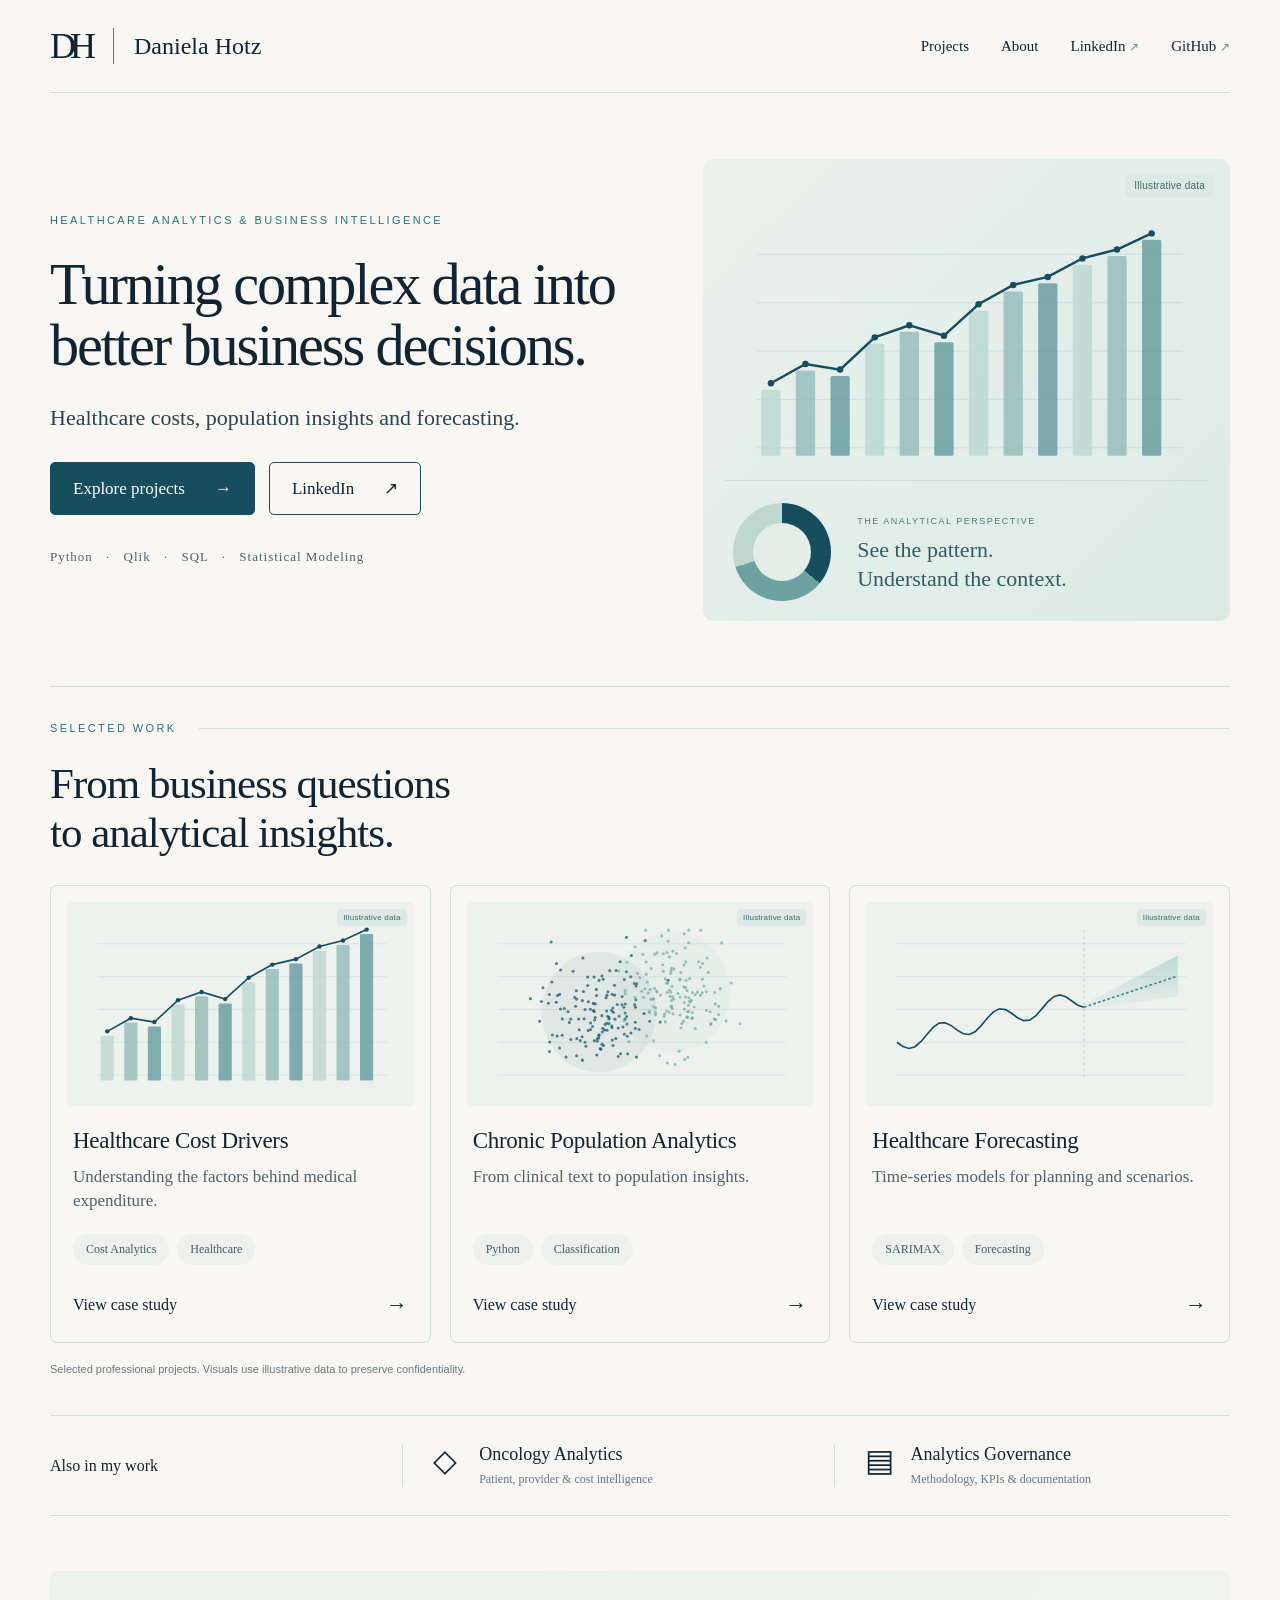
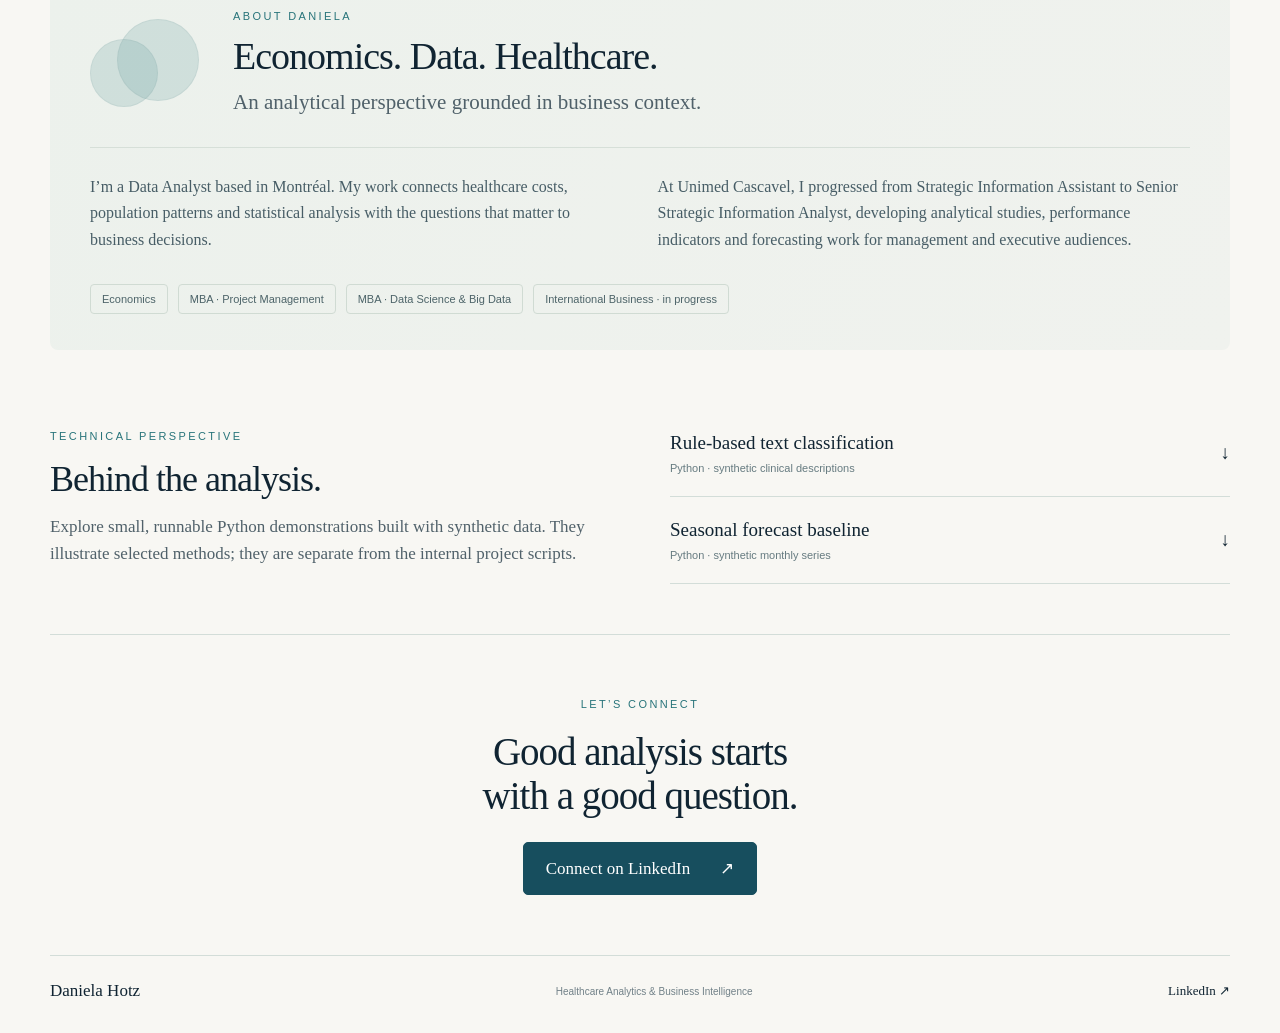
==== index.html @ 1782ce65 "Add healthcare analytics portfolio with responsive case studies" ====
<!doctype html><html lang="en"><head><meta charset="utf-8"><meta name="viewport" content="width=device-width,initial-scale=1"><meta name="description" content="Daniela Hotz — Healthcare analytics, cost analysis, statistical modeling and business intelligence portfolio."><meta name="theme-color" content="#f8f7f3"><title>Healthcare Analytics & Business Intelligence | Daniela Hotz</title><link rel="icon" href="assets/favicon.svg" type="image/svg+xml"><link rel="stylesheet" href="assets/style.css"></head><body><a class="skip" href="#main">Skip to content</a><header class="wrap header"><a class="brand" href="index.html"><span class="monogram">DH</span><span>Daniela Hotz</span></a><nav aria-label="Main navigation"><a href="index.html#projects">Projects</a><a href="index.html#about">About</a><a href="https://www.linkedin.com/in/danielahotz/" target="_blank" rel="noopener noreferrer">LinkedIn <span aria-hidden="true">↗</span></a><a href="https://github.com/DHOTZ8/" target="_blank" rel="noopener noreferrer">GitHub <span aria-hidden="true">↗</span></a></nav></header><main id="main"><section class="wrap hero"><div class="hero-copy"><p class="eyebrow">Healthcare Analytics &amp; Business Intelligence</p><h1>Turning complex data into better business decisions.</h1><p class="hero-description">Healthcare costs, population insights and forecasting.</p><div class="actions"><a class="button primary" href="#projects">Explore projects <span>→</span></a><a class="button" href="https://www.linkedin.com/in/danielahotz/" target="_blank" rel="noopener noreferrer">LinkedIn <span>↗</span></a></div><p class="tools">Python <b>·</b> Qlik <b>·</b> SQL <b>·</b> Statistical Modeling</p></div><div class="hero-art"><span class="chart-label">Illustrative data</span><img src="assets/hero.svg" alt="Illustrative rising line and bar chart"><div class="hero-art-bottom"><div class="donut" aria-hidden="true"></div><div><span class="mini-label">THE ANALYTICAL PERSPECTIVE</span><p>See the pattern.<br>Understand the context.</p></div></div></div></section><section id="projects" class="wrap projects"><div class="section-kicker"><p class="eyebrow">Selected work</p><span></span></div><h2>From business questions<br>to analytical insights.</h2><div class="cards"><article class="card"><a class="card-image" href="cases/healthcare-cost-drivers.html" aria-label="Read Healthcare Cost Drivers"><img src="assets/cost.svg" alt="Illustrative cost visualization"><span class="chart-label">Illustrative data</span></a><div class="card-body"><h3><a href="cases/healthcare-cost-drivers.html">Healthcare Cost Drivers</a></h3><p>Understanding the factors behind medical expenditure.</p><div class="tags"><span>Cost Analytics</span><span>Healthcare</span></div><a class="text-link" href="cases/healthcare-cost-drivers.html">View case study <span aria-hidden="true">→</span></a></div></article><article class="card"><a class="card-image" href="cases/chronic-population.html" aria-label="Read Chronic Population Analytics"><img src="assets/population.svg" alt="Illustrative population visualization"><span class="chart-label">Illustrative data</span></a><div class="card-body"><h3><a href="cases/chronic-population.html">Chronic Population Analytics</a></h3><p>From clinical text to population insights.</p><div class="tags"><span>Python</span><span>Classification</span></div><a class="text-link" href="cases/chronic-population.html">View case study <span aria-hidden="true">→</span></a></div></article><article class="card"><a class="card-image" href="cases/healthcare-forecasting.html" aria-label="Read Healthcare Forecasting"><img src="assets/forecast.svg" alt="Illustrative forecast visualization"><span class="chart-label">Illustrative data</span></a><div class="card-body"><h3><a href="cases/healthcare-forecasting.html">Healthcare Forecasting</a></h3><p>Time-series models for planning and scenarios.</p><div class="tags"><span>SARIMAX</span><span>Forecasting</span></div><a class="text-link" href="cases/healthcare-forecasting.html">View case study <span aria-hidden="true">→</span></a></div></article></div><p class="section-note">Selected professional projects. Visuals use illustrative data to preserve confidentiality.</p></section><section class="wrap additional" aria-label="Additional expertise"><span>Also in my work</span><div><span class="line-icon" aria-hidden="true">◇</span><strong>Oncology Analytics</strong><small>Patient, provider &amp; cost intelligence</small></div><div><span class="line-icon" aria-hidden="true">▤</span><strong>Analytics Governance</strong><small>Methodology, KPIs &amp; documentation</small></div></section><section id="about" class="wrap about"><div class="about-intro"><div class="circles" aria-hidden="true"></div><div><p class="eyebrow">About Daniela</p><h2>Economics. Data. Healthcare.</h2><p class="lead">An analytical perspective grounded in business context.</p></div></div><div class="about-content"><p>I’m a Data Analyst based in Montréal. My work connects healthcare costs, population patterns and statistical analysis with the questions that matter to business decisions.</p><p>At Unimed Cascavel, I progressed from Strategic Information Assistant to Senior Strategic Information Analyst, developing analytical studies, performance indicators and forecasting work for management and executive audiences.</p><div class="education"><span>Economics</span><span>MBA · Project Management</span><span>MBA · Data Science &amp; Big Data</span><span>International Business · in progress</span></div></div></section><section id="code" class="wrap code-section"><div><p class="eyebrow">Technical perspective</p><h2>Behind the analysis.</h2><p>Explore small, runnable Python demonstrations built with synthetic data. They illustrate selected methods; they are separate from the internal project scripts.</p></div><div class="code-links"><a href="code/classification_demo.py" download><span>Rule-based text classification<small>Python · synthetic clinical descriptions</small></span><span>↓</span></a><a href="code/forecast_demo.py" download><span>Seasonal forecast baseline<small>Python · synthetic monthly series</small></span><span>↓</span></a></div></section><section class="wrap contact"><p class="eyebrow">Let’s connect</p><h2>Good analysis starts<br>with a good question.</h2><a class="button primary" href="https://www.linkedin.com/in/danielahotz/" target="_blank" rel="noopener noreferrer">Connect on LinkedIn <span>↗</span></a></section></main><footer class="wrap footer"><a href="index.html">Daniela Hotz</a><span>Healthcare Analytics &amp; Business Intelligence</span><a href="https://www.linkedin.com/in/danielahotz/" target="_blank" rel="noopener noreferrer">LinkedIn ↗</a></footer></body></html>
---- assets/style.css ----
:root{--paper:#f8f7f3;--navy:#102432;--muted:#50616a;--teal:#174e5e;--soft:#e9f0ec;--line:#d3ddd8;--serif:Georgia,'Times New Roman',serif}*{box-sizing:border-box}html{scroll-behavior:smooth;scroll-padding-top:28px}body{margin:0;background:var(--paper);color:var(--navy);font-family:var(--serif);-webkit-font-smoothing:antialiased}a{color:inherit;text-decoration:none}a:hover{color:#277a80}a:focus-visible{outline:3px solid #2b7c83;outline-offset:5px}img{display:block;width:100%}.wrap{width:min(1180px,calc(100% - 80px));margin:auto}.header{display:flex;justify-content:space-between;align-items:center;padding:28px 0;border-bottom:1px solid var(--line);gap:20px}.brand{display:flex;align-items:center;gap:20px;font-size:24px;white-space:nowrap}.monogram{font-size:36px;letter-spacing:-6px;border-right:1px solid #607078;padding-right:23px;line-height:1}.header nav{display:flex;gap:32px;font-size:15px}.header nav span{font-family:Arial,sans-serif;font-size:12px;color:#698a8b}.hero{padding:66px 0 65px;display:grid;grid-template-columns:1.13fr 1fr;gap:58px;align-items:center}.eyebrow{font-family:Arial,sans-serif;color:#28747a;font-size:11px;letter-spacing:2.4px;text-transform:uppercase;font-weight:500;line-height:1.8;margin:0 0 24px}h1,h2,h3,p{margin-top:0}h1{font-weight:400;font-size:clamp(44px,4.55vw,65px);line-height:1.04;letter-spacing:-2.1px;margin-bottom:25px}h2{font-weight:400;font-size:43px;line-height:1.12;letter-spacing:-1px;margin-bottom:28px}h3{font-weight:400;font-size:24px;line-height:1.2}.hero-description{font-size:22px;line-height:1.5;max-width:490px;margin-bottom:28px;color:#294453}.actions{display:flex;gap:14px;flex-wrap:wrap}.button{display:inline-flex;align-items:center;justify-content:space-between;gap:30px;padding:15px 22px;border:1px solid var(--teal);border-radius:5px;font-size:17px;transition:background .18s,color .18s}.button span{font-family:Arial,sans-serif}.button:hover{background:#e7eeeb;color:var(--teal)}.button.primary{background:var(--teal);color:#fff}.button.primary:hover{background:#286b73}.tools{font-size:13px;letter-spacing:1px;line-height:1.7;margin:31px 0 0;color:var(--muted)}.tools b{padding:0 9px;font-weight:400}.hero-art{background:linear-gradient(135deg,#eaf1ed,#dcebe6);border-radius:10px;position:relative;overflow:hidden;min-height:420px;padding:37px 22px 20px}.chart-label{font-family:Arial,sans-serif;font-size:10px;color:#46686b;position:absolute;right:16px;top:15px;background:#dce9e4;border-radius:4px;padding:6px 9px;letter-spacing:.2px}.hero-art img{margin-top:10px}.hero-art-bottom{border-top:1px solid #d0e0da;padding:22px 8px 0;display:flex;align-items:center;gap:26px}.donut{width:98px;height:98px;border-radius:50%;background:conic-gradient(#164e5e 0 36%,#6ea1a1 36% 70%,#bed7cf 70% 100%);position:relative;flex-shrink:0}.donut:after{content:'';position:absolute;inset:20px;background:#e3eee8;border-radius:50%}.mini-label{font-family:Arial,sans-serif;font-size:9px;letter-spacing:1.5px;color:#52767a}.hero-art-bottom p{margin:8px 0 0;font-size:22px;line-height:1.3;color:#315b64}.projects{border-top:1px solid var(--line);padding-top:32px}.section-kicker{display:flex;align-items:center;gap:22px;margin-bottom:22px}.section-kicker .eyebrow{margin:0;white-space:nowrap}.section-kicker>span{height:1px;background:var(--line);flex:1}.cards{display:grid;grid-template-columns:repeat(3,1fr);gap:19px}.card{border:1px solid var(--line);border-radius:7px;overflow:hidden;transition:transform .2s,box-shadow .2s}.card:hover{transform:translateY(-4px);box-shadow:0 12px 30px #173c4710}.card-image{display:block;position:relative;background:#edf2ee;margin:16px 16px 0;border-radius:5px;overflow:hidden;padding:9px}.card-image .chart-label{font-size:8px;top:7px;right:7px;padding:4px 6px}.card-body{padding:21px 22px 24px}.card h3{font-size:23px;margin-bottom:10px;letter-spacing:-.3px}.card p{font-size:17px;color:var(--muted);line-height:1.45;min-height:50px;margin-bottom:19px}.tags{display:flex;flex-wrap:wrap;gap:8px}.tags span{background:#edf0ec;border-radius:30px;padding:8px 13px;font-size:12px;color:#425f65}.text-link{display:flex;align-items:center;justify-content:space-between;margin-top:27px;font-size:16px}.text-link span{font-family:Arial,sans-serif;font-size:22px}.section-note{font-family:Arial,sans-serif;font-size:11px;color:#687980;margin-top:18px;line-height:1.6}.additional{display:grid;grid-template-columns:.8fr 1fr 1fr;gap:35px;align-items:center;border-top:1px solid var(--line);border-bottom:1px solid var(--line);padding:28px 0;margin-top:37px}.additional>span{font-size:16px}.additional>div{border-left:1px solid var(--line);padding-left:30px;display:grid;grid-template-columns:30px 1fr;column-gap:16px}.additional strong{font-weight:400;font-size:18px}.additional small{grid-column:2;color:#617780;font-size:12px;margin-top:7px}.line-icon{font-size:31px;grid-row:span 2;line-height:1.1}.about{margin-top:55px;background:linear-gradient(120deg,#ecf1ec,#f0f2ee);border-radius:8px;padding:36px 40px}.about-intro{display:flex;gap:38px;align-items:center}.about h2{font-size:38px;margin-bottom:10px}.about .eyebrow{margin-bottom:8px}.lead{font-size:21px;color:var(--muted);line-height:1.5}.about .lead{margin:0}.circles{width:105px;height:88px;position:relative;flex-shrink:0}.circles:before,.circles:after{content:'';position:absolute;width:66px;height:66px;background:#6ea2a139;border-radius:50%;border:1px solid #87aaa629;left:0;top:20px}.circles:after{width:80px;height:80px;left:27px;top:0}.about-content{border-top:1px solid #d6dfd8;margin-top:28px;padding-top:26px;display:grid;grid-template-columns:1fr 1fr;gap:15px 35px}.about-content p{font-size:16px;line-height:1.65;color:#475d66}.education{grid-column:1/-1;display:flex;gap:10px;flex-wrap:wrap}.education span{font-family:Arial,sans-serif;font-size:11px;border:1px solid #d0dbd3;padding:8px 11px;border-radius:4px;color:#4d6469}.code-section{margin-top:60px;padding-bottom:50px;border-bottom:1px solid var(--line);display:grid;grid-template-columns:1fr 1fr;gap:60px;align-items:center}.code-section h2{font-size:36px;margin-bottom:14px}.code-section .eyebrow{margin-bottom:12px}.code-section p:not(.eyebrow){font-size:17px;color:var(--muted);line-height:1.6;margin-bottom:0}.code-links a{display:flex;justify-content:space-between;align-items:center;padding:22px 0;border-bottom:1px solid var(--line);font-size:19px}.code-links small{display:block;font-family:Arial,sans-serif;font-size:11px;color:#667b80;margin-top:8px}.contact{text-align:center;padding:60px 0}.contact h2{font-size:39px;margin-bottom:25px}.contact .eyebrow{margin-bottom:15px}.footer{display:flex;align-items:center;justify-content:space-between;gap:24px;padding:25px 0 32px;border-top:1px solid var(--line);font-size:17px}.footer>span{font-family:Arial,sans-serif;font-size:10px;color:#718188}.footer>a:last-child{font-size:13px}.skip{position:absolute;left:20px;top:-80px;padding:15px;background:#fff;z-index:10}.skip:focus{top:10px}.case{max-width:1040px;padding-top:38px}.back{display:inline-block;font-family:Arial,sans-serif;font-size:12px;color:#4f7178;margin-bottom:50px}.case>h1{max-width:800px;font-size:64px}.case>.lead{margin-bottom:24px}.case>.eyebrow{margin-bottom:18px}.case-meta{display:grid;grid-template-columns:repeat(3,1fr);gap:25px;padding:25px 0;border-top:1px solid var(--line);border-bottom:1px solid var(--line);margin-top:38px}.case-meta span{font-family:Arial,sans-serif;text-transform:uppercase;letter-spacing:1.5px;font-size:10px;color:#52797e;display:block;margin-bottom:10px}.case-meta strong{font-size:17px;font-weight:400}.case-section{padding:43px 0;border-bottom:1px solid var(--line)}.case-section h2{font-size:35px;max-width:740px;margin-bottom:22px}.case-section>p:not(.eyebrow),.case-section article p{font-size:18px;line-height:1.7;color:var(--muted);max-width:800px}.method-grid{display:grid;grid-template-columns:repeat(3,1fr);gap:35px}.step-number{color:#62928f;font-family:Arial,sans-serif;font-size:12px;display:block;margin-bottom:17px}.method-grid h3{font-size:23px}.case-section article p{font-size:16px}.case-figure{margin:25px 0 0;background:#e9f0eb;border-radius:8px;padding:25px}.case-figure img{max-height:370px}.case-figure figcaption{font-family:Arial,sans-serif;color:#526c72;font-size:11px;line-height:1.7;text-align:center;margin-top:18px}.limitation{padding:25px 30px;background:#eaf0eb;border-left:3px solid #739f9d;border-radius:0 5px 5px 0;margin-top:30px}.limitation h3{font-size:21px;margin-bottom:10px}.limitation p{font-size:16px;line-height:1.65;color:var(--muted);margin:0}.demo-download{display:flex;justify-content:space-between;align-items:center;gap:35px;margin-top:32px}.demo-download p{font-size:16px;line-height:1.6;color:var(--muted);max-width:490px;margin:0}.demo-download .button{font-size:14px;white-space:nowrap}.case-end{padding:40px 0 60px}
@media(min-width:1500px){h1{font-size:65px}}@media(max-width:1000px){.wrap{width:calc(100% - 48px)}.hero{gap:30px;padding-top:45px}.hero-art{min-height:350px}.hero h1{font-size:50px}.cards{gap:13px}.card-body{padding:18px}.card h3{font-size:21px}.additional{gap:18px}.additional>div{padding-left:18px}.about{padding:30px}.header nav{gap:22px}.brand{font-size:21px}.hero-art-bottom p{font-size:18px}.donut{width:78px;height:78px}.donut:after{inset:16px}}@media(max-width:700px){.wrap{width:calc(100% - 36px)}.header{flex-direction:column;align-items:flex-start;gap:24px;padding:22px 0}.brand{font-size:23px}.header nav{width:100%;justify-content:space-between;gap:12px;font-size:14px}.hero{grid-template-columns:1fr;gap:30px;padding:38px 0}.hero h1{font-size:48px;letter-spacing:-1.8px}.eyebrow{font-size:10px;letter-spacing:1.7px}.hero-description{font-size:20px}.hero-art{min-height:0;padding:32px 20px 24px}.hero-art img{max-height:240px}.hero-art-bottom{justify-content:center}.tools{font-size:11px;letter-spacing:.5px}.tools b{padding:0 6px}h2{font-size:34px}.cards{grid-template-columns:1fr;gap:24px}.card-image{padding:6px}.card-image img{max-height:235px}.card-body{padding:22px}.card h3{font-size:26px}.card p{min-height:0}.card-image .chart-label{font-size:9px}.additional{grid-template-columns:1fr;gap:23px;padding:25px 0}.additional>div{border-left:0;padding-left:0}.additional strong{font-size:20px}.about{padding:25px 22px;margin-top:35px}.about-intro{gap:18px}.circles{width:62px;height:65px}.circles:before{width:44px;height:44px;top:20px}.circles:after{width:53px;height:53px;left:16px}.about h2{font-size:29px}.about .lead{font-size:17px}.about-content{grid-template-columns:1fr;gap:0}.education{grid-column:auto}.code-section{grid-template-columns:1fr;gap:18px;margin-top:42px;padding-bottom:35px}.code-links a{font-size:18px}.contact{padding:42px 0}.contact h2{font-size:32px}.footer{flex-wrap:wrap;gap:15px}.footer>span{order:3;width:100%;line-height:1.6}.case{padding-top:25px}.case>h1{font-size:45px}.back{margin-bottom:35px}.case-meta{grid-template-columns:1fr;gap:22px}.case-section{padding:33px 0}.case-section h2{font-size:30px}.case-section>p:not(.eyebrow){font-size:17px}.method-grid{grid-template-columns:1fr;gap:22px}.method-grid article p{margin-bottom:0}.case-figure{padding:13px}.demo-download{flex-direction:column;align-items:flex-start;gap:20px}.limitation{padding:23px}.case-end{padding-bottom:40px}}
@media(prefers-reduced-motion:reduce){html{scroll-behavior:auto}*{transition:none!important}}
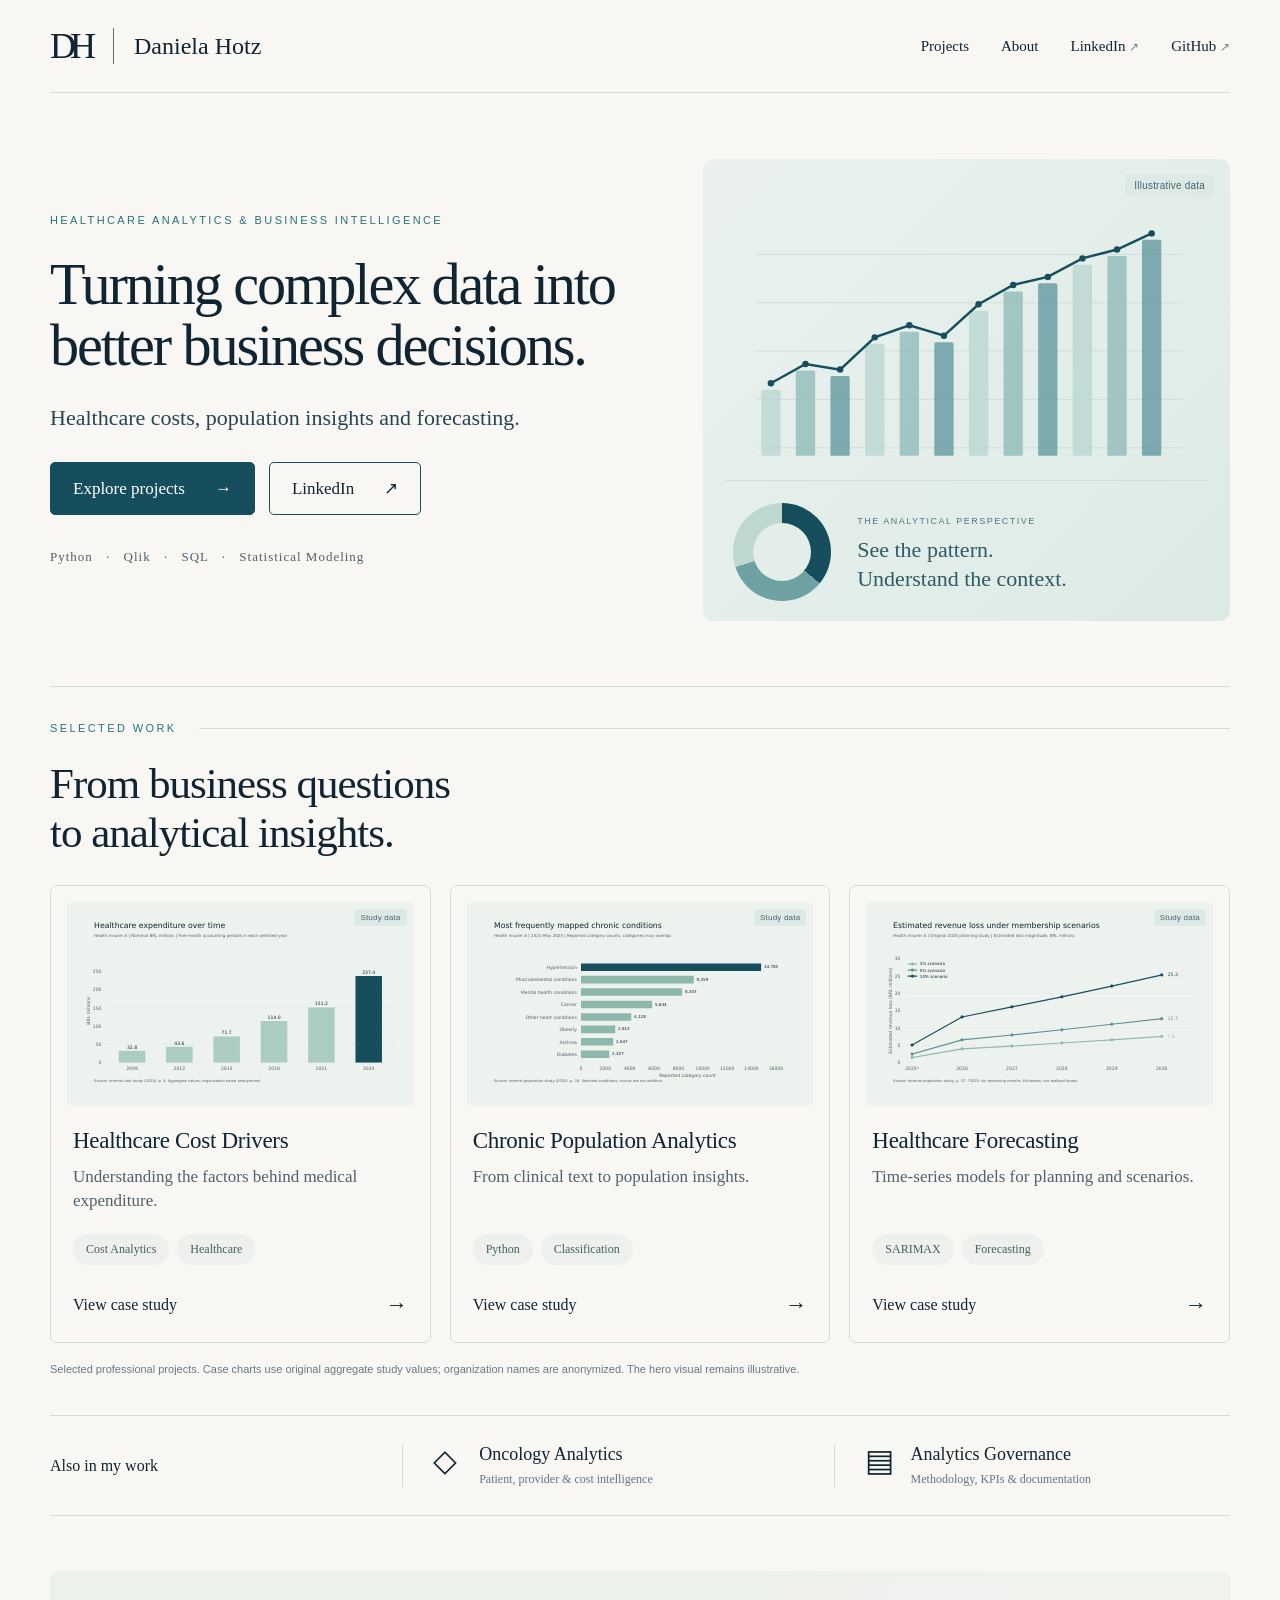
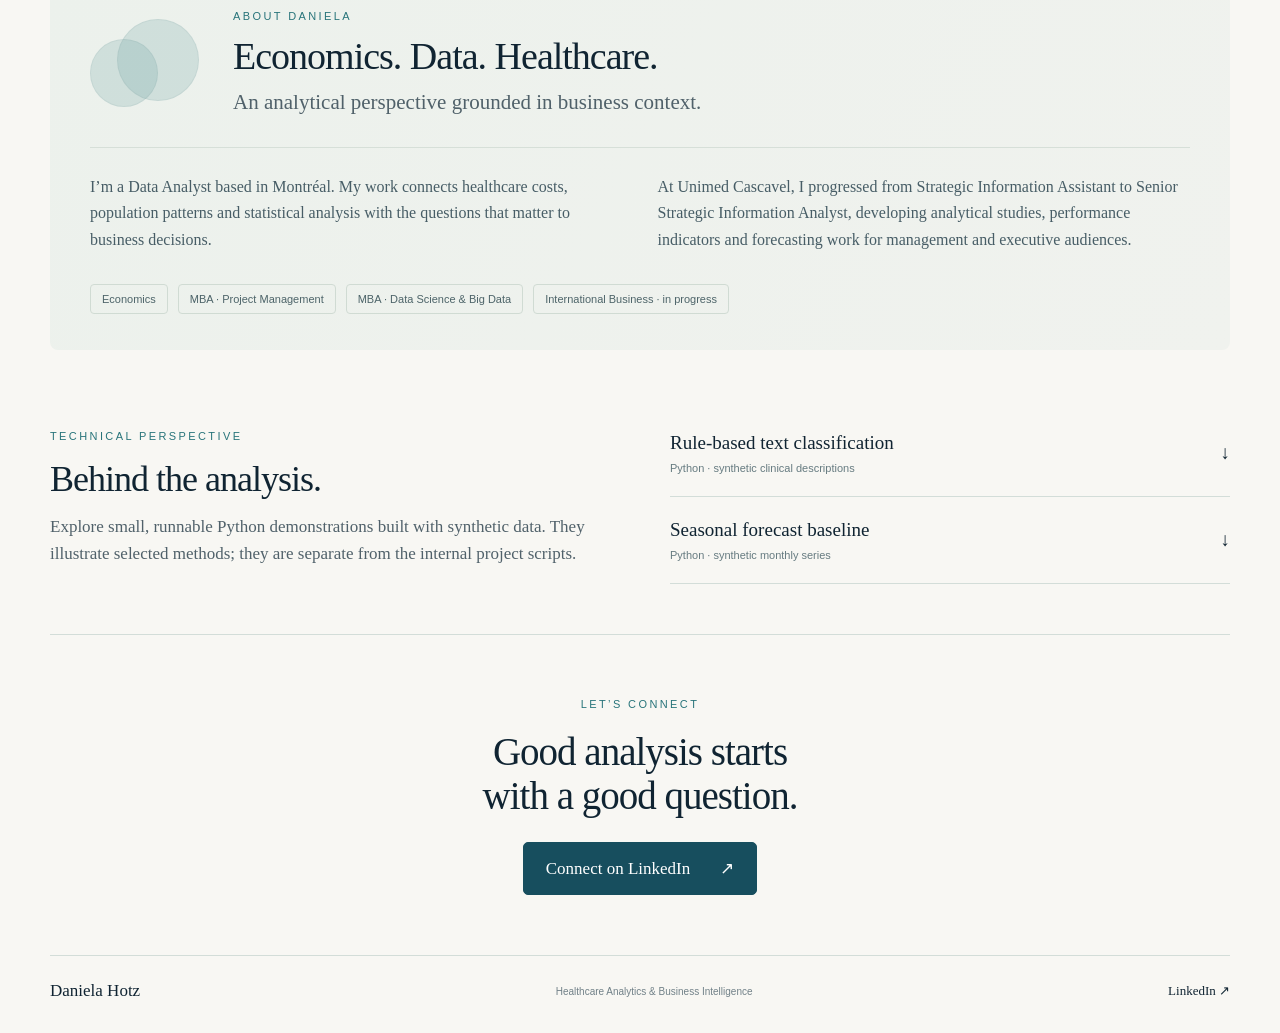
==== commit fbe831eb: "Add original aggregate study charts with anonymized organization and documented data" ====
--- a/index.html
+++ b/index.html
@@ -1 +1 @@
-<!doctype html><html lang="en"><head><meta charset="utf-8"><meta name="viewport" content="width=device-width,initial-scale=1"><meta name="description" content="Daniela Hotz — Healthcare analytics, cost analysis, statistical modeling and business intelligence portfolio."><meta name="theme-color" content="#f8f7f3"><title>Healthcare Analytics & Business Intelligence | Daniela Hotz</title><link rel="icon" href="assets/favicon.svg" type="image/svg+xml"><link rel="stylesheet" href="assets/style.css"></head><body><a class="skip" href="#main">Skip to content</a><header class="wrap header"><a class="brand" href="index.html"><span class="monogram">DH</span><span>Daniela Hotz</span></a><nav aria-label="Main navigation"><a href="index.html#projects">Projects</a><a href="index.html#about">About</a><a href="https://www.linkedin.com/in/danielahotz/" target="_blank" rel="noopener noreferrer">LinkedIn <span aria-hidden="true">↗</span></a><a href="https://github.com/DHOTZ8/" target="_blank" rel="noopener noreferrer">GitHub <span aria-hidden="true">↗</span></a></nav></header><main id="main"><section class="wrap hero"><div class="hero-copy"><p class="eyebrow">Healthcare Analytics &amp; Business Intelligence</p><h1>Turning complex data into better business decisions.</h1><p class="hero-description">Healthcare costs, population insights and forecasting.</p><div class="actions"><a class="button primary" href="#projects">Explore projects <span>→</span></a><a class="button" href="https://www.linkedin.com/in/danielahotz/" target="_blank" rel="noopener noreferrer">LinkedIn <span>↗</span></a></div><p class="tools">Python <b>·</b> Qlik <b>·</b> SQL <b>·</b> Statistical Modeling</p></div><div class="hero-art"><span class="chart-label">Illustrative data</span><img src="assets/hero.svg" alt="Illustrative rising line and bar chart"><div class="hero-art-bottom"><div class="donut" aria-hidden="true"></div><div><span class="mini-label">THE ANALYTICAL PERSPECTIVE</span><p>See the pattern.<br>Understand the context.</p></div></div></div></section><section id="projects" class="wrap projects"><div class="section-kicker"><p class="eyebrow">Selected work</p><span></span></div><h2>From business questions<br>to analytical insights.</h2><div class="cards"><article class="card"><a class="card-image" href="cases/healthcare-cost-drivers.html" aria-label="Read Healthcare Cost Drivers"><img src="assets/cost.svg" alt="Illustrative cost visualization"><span class="chart-label">Illustrative data</span></a><div class="card-body"><h3><a href="cases/healthcare-cost-drivers.html">Healthcare Cost Drivers</a></h3><p>Understanding the factors behind medical expenditure.</p><div class="tags"><span>Cost Analytics</span><span>Healthcare</span></div><a class="text-link" href="cases/healthcare-cost-drivers.html">View case study <span aria-hidden="true">→</span></a></div></article><article class="card"><a class="card-image" href="cases/chronic-population.html" aria-label="Read Chronic Population Analytics"><img src="assets/population.svg" alt="Illustrative population visualization"><span class="chart-label">Illustrative data</span></a><div class="card-body"><h3><a href="cases/chronic-population.html">Chronic Population Analytics</a></h3><p>From clinical text to population insights.</p><div class="tags"><span>Python</span><span>Classification</span></div><a class="text-link" href="cases/chronic-population.html">View case study <span aria-hidden="true">→</span></a></div></article><article class="card"><a class="card-image" href="cases/healthcare-forecasting.html" aria-label="Read Healthcare Forecasting"><img src="assets/forecast.svg" alt="Illustrative forecast visualization"><span class="chart-label">Illustrative data</span></a><div class="card-body"><h3><a href="cases/healthcare-forecasting.html">Healthcare Forecasting</a></h3><p>Time-series models for planning and scenarios.</p><div class="tags"><span>SARIMAX</span><span>Forecasting</span></div><a class="text-link" href="cases/healthcare-forecasting.html">View case study <span aria-hidden="true">→</span></a></div></article></div><p class="section-note">Selected professional projects. Visuals use illustrative data to preserve confidentiality.</p></section><section class="wrap additional" aria-label="Additional expertise"><span>Also in my work</span><div><span class="line-icon" aria-hidden="true">◇</span><strong>Oncology Analytics</strong><small>Patient, provider &amp; cost intelligence</small></div><div><span class="line-icon" aria-hidden="true">▤</span><strong>Analytics Governance</strong><small>Methodology, KPIs &amp; documentation</small></div></section><section id="about" class="wrap about"><div class="about-intro"><div class="circles" aria-hidden="true"></div><div><p class="eyebrow">About Daniela</p><h2>Economics. Data. Healthcare.</h2><p class="lead">An analytical perspective grounded in business context.</p></div></div><div class="about-content"><p>I’m a Data Analyst based in Montréal. My work connects healthcare costs, population patterns and statistical analysis with the questions that matter to business decisions.</p><p>At Unimed Cascavel, I progressed from Strategic Information Assistant to Senior Strategic Information Analyst, developing analytical studies, performance indicators and forecasting work for management and executive audiences.</p><div class="education"><span>Economics</span><span>MBA · Project Management</span><span>MBA · Data Science &amp; Big Data</span><span>International Business · in progress</span></div></div></section><section id="code" class="wrap code-section"><div><p class="eyebrow">Technical perspective</p><h2>Behind the analysis.</h2><p>Explore small, runnable Python demonstrations built with synthetic data. They illustrate selected methods; they are separate from the internal project scripts.</p></div><div class="code-links"><a href="code/classification_demo.py" download><span>Rule-based text classification<small>Python · synthetic clinical descriptions</small></span><span>↓</span></a><a href="code/forecast_demo.py" download><span>Seasonal forecast baseline<small>Python · synthetic monthly series</small></span><span>↓</span></a></div></section><section class="wrap contact"><p class="eyebrow">Let’s connect</p><h2>Good analysis starts<br>with a good question.</h2><a class="button primary" href="https://www.linkedin.com/in/danielahotz/" target="_blank" rel="noopener noreferrer">Connect on LinkedIn <span>↗</span></a></section></main><footer class="wrap footer"><a href="index.html">Daniela Hotz</a><span>Healthcare Analytics &amp; Business Intelligence</span><a href="https://www.linkedin.com/in/danielahotz/" target="_blank" rel="noopener noreferrer">LinkedIn ↗</a></footer></body></html>+<!doctype html><html lang="en"><head><meta charset="utf-8"><meta name="viewport" content="width=device-width,initial-scale=1"><meta name="description" content="Daniela Hotz — Healthcare analytics, cost analysis, statistical modeling and business intelligence portfolio."><meta name="theme-color" content="#f8f7f3"><title>Healthcare Analytics & Business Intelligence | Daniela Hotz</title><link rel="icon" href="assets/favicon.svg" type="image/svg+xml"><link rel="stylesheet" href="assets/style.css"></head><body><a class="skip" href="#main">Skip to content</a><header class="wrap header"><a class="brand" href="index.html"><span class="monogram">DH</span><span>Daniela Hotz</span></a><nav aria-label="Main navigation"><a href="index.html#projects">Projects</a><a href="index.html#about">About</a><a href="https://www.linkedin.com/in/danielahotz/" target="_blank" rel="noopener noreferrer">LinkedIn <span aria-hidden="true">↗</span></a><a href="https://github.com/DHOTZ8/" target="_blank" rel="noopener noreferrer">GitHub <span aria-hidden="true">↗</span></a></nav></header><main id="main"><section class="wrap hero"><div class="hero-copy"><p class="eyebrow">Healthcare Analytics &amp; Business Intelligence</p><h1>Turning complex data into better business decisions.</h1><p class="hero-description">Healthcare costs, population insights and forecasting.</p><div class="actions"><a class="button primary" href="#projects">Explore projects <span>→</span></a><a class="button" href="https://www.linkedin.com/in/danielahotz/" target="_blank" rel="noopener noreferrer">LinkedIn <span>↗</span></a></div><p class="tools">Python <b>·</b> Qlik <b>·</b> SQL <b>·</b> Statistical Modeling</p></div><div class="hero-art"><span class="chart-label">Illustrative data</span><img src="assets/hero.svg" alt="Illustrative rising line and bar chart"><div class="hero-art-bottom"><div class="donut" aria-hidden="true"></div><div><span class="mini-label">THE ANALYTICAL PERSPECTIVE</span><p>See the pattern.<br>Understand the context.</p></div></div></div></section><section id="projects" class="wrap projects"><div class="section-kicker"><p class="eyebrow">Selected work</p><span></span></div><h2>From business questions<br>to analytical insights.</h2><div class="cards"><article class="card"><a class="card-image" href="cases/healthcare-cost-drivers.html" aria-label="Read Healthcare Cost Drivers"><img src="assets/cost-real.svg" alt="Healthcare expenditure from the original study"><span class="chart-label">Study data</span></a><div class="card-body"><h3><a href="cases/healthcare-cost-drivers.html">Healthcare Cost Drivers</a></h3><p>Understanding the factors behind medical expenditure.</p><div class="tags"><span>Cost Analytics</span><span>Healthcare</span></div><a class="text-link" href="cases/healthcare-cost-drivers.html">View case study <span aria-hidden="true">→</span></a></div></article><article class="card"><a class="card-image" href="cases/chronic-population.html" aria-label="Read Chronic Population Analytics"><img src="assets/population-real.svg" alt="Chronic condition counts from the original study"><span class="chart-label">Study data</span></a><div class="card-body"><h3><a href="cases/chronic-population.html">Chronic Population Analytics</a></h3><p>From clinical text to population insights.</p><div class="tags"><span>Python</span><span>Classification</span></div><a class="text-link" href="cases/chronic-population.html">View case study <span aria-hidden="true">→</span></a></div></article><article class="card"><a class="card-image" href="cases/healthcare-forecasting.html" aria-label="Read Healthcare Forecasting"><img src="assets/forecast-real.svg" alt="Revenue loss estimates from the original 2025 study"><span class="chart-label">Study data</span></a><div class="card-body"><h3><a href="cases/healthcare-forecasting.html">Healthcare Forecasting</a></h3><p>Time-series models for planning and scenarios.</p><div class="tags"><span>SARIMAX</span><span>Forecasting</span></div><a class="text-link" href="cases/healthcare-forecasting.html">View case study <span aria-hidden="true">→</span></a></div></article></div><p class="section-note">Selected professional projects. Case charts use original aggregate study values; organization names are anonymized. The hero visual remains illustrative.</p></section><section class="wrap additional" aria-label="Additional expertise"><span>Also in my work</span><div><span class="line-icon" aria-hidden="true">◇</span><strong>Oncology Analytics</strong><small>Patient, provider &amp; cost intelligence</small></div><div><span class="line-icon" aria-hidden="true">▤</span><strong>Analytics Governance</strong><small>Methodology, KPIs &amp; documentation</small></div></section><section id="about" class="wrap about"><div class="about-intro"><div class="circles" aria-hidden="true"></div><div><p class="eyebrow">About Daniela</p><h2>Economics. Data. Healthcare.</h2><p class="lead">An analytical perspective grounded in business context.</p></div></div><div class="about-content"><p>I’m a Data Analyst based in Montréal. My work connects healthcare costs, population patterns and statistical analysis with the questions that matter to business decisions.</p><p>At Unimed Cascavel, I progressed from Strategic Information Assistant to Senior Strategic Information Analyst, developing analytical studies, performance indicators and forecasting work for management and executive audiences.</p><div class="education"><span>Economics</span><span>MBA · Project Management</span><span>MBA · Data Science &amp; Big Data</span><span>International Business · in progress</span></div></div></section><section id="code" class="wrap code-section"><div><p class="eyebrow">Technical perspective</p><h2>Behind the analysis.</h2><p>Explore small, runnable Python demonstrations built with synthetic data. They illustrate selected methods; they are separate from the internal project scripts.</p></div><div class="code-links"><a href="code/classification_demo.py" download><span>Rule-based text classification<small>Python · synthetic clinical descriptions</small></span><span>↓</span></a><a href="code/forecast_demo.py" download><span>Seasonal forecast baseline<small>Python · synthetic monthly series</small></span><span>↓</span></a></div></section><section class="wrap contact"><p class="eyebrow">Let’s connect</p><h2>Good analysis starts<br>with a good question.</h2><a class="button primary" href="https://www.linkedin.com/in/danielahotz/" target="_blank" rel="noopener noreferrer">Connect on LinkedIn <span>↗</span></a></section></main><footer class="wrap footer"><a href="index.html">Daniela Hotz</a><span>Healthcare Analytics &amp; Business Intelligence</span><a href="https://www.linkedin.com/in/danielahotz/" target="_blank" rel="noopener noreferrer">LinkedIn ↗</a></footer></body></html>
--- a/assets/style.css
+++ b/assets/style.css
@@ -1,3 +1,9 @@
 :root{--paper:#f8f7f3;--navy:#102432;--muted:#50616a;--teal:#174e5e;--soft:#e9f0ec;--line:#d3ddd8;--serif:Georgia,'Times New Roman',serif}*{box-sizing:border-box}html{scroll-behavior:smooth;scroll-padding-top:28px}body{margin:0;background:var(--paper);color:var(--navy);font-family:var(--serif);-webkit-font-smoothing:antialiased}a{color:inherit;text-decoration:none}a:hover{color:#277a80}a:focus-visible{outline:3px solid #2b7c83;outline-offset:5px}img{display:block;width:100%}.wrap{width:min(1180px,calc(100% - 80px));margin:auto}.header{display:flex;justify-content:space-between;align-items:center;padding:28px 0;border-bottom:1px solid var(--line);gap:20px}.brand{display:flex;align-items:center;gap:20px;font-size:24px;white-space:nowrap}.monogram{font-size:36px;letter-spacing:-6px;border-right:1px solid #607078;padding-right:23px;line-height:1}.header nav{display:flex;gap:32px;font-size:15px}.header nav span{font-family:Arial,sans-serif;font-size:12px;color:#698a8b}.hero{padding:66px 0 65px;display:grid;grid-template-columns:1.13fr 1fr;gap:58px;align-items:center}.eyebrow{font-family:Arial,sans-serif;color:#28747a;font-size:11px;letter-spacing:2.4px;text-transform:uppercase;font-weight:500;line-height:1.8;margin:0 0 24px}h1,h2,h3,p{margin-top:0}h1{font-weight:400;font-size:clamp(44px,4.55vw,65px);line-height:1.04;letter-spacing:-2.1px;margin-bottom:25px}h2{font-weight:400;font-size:43px;line-height:1.12;letter-spacing:-1px;margin-bottom:28px}h3{font-weight:400;font-size:24px;line-height:1.2}.hero-description{font-size:22px;line-height:1.5;max-width:490px;margin-bottom:28px;color:#294453}.actions{display:flex;gap:14px;flex-wrap:wrap}.button{display:inline-flex;align-items:center;justify-content:space-between;gap:30px;padding:15px 22px;border:1px solid var(--teal);border-radius:5px;font-size:17px;transition:background .18s,color .18s}.button span{font-family:Arial,sans-serif}.button:hover{background:#e7eeeb;color:var(--teal)}.button.primary{background:var(--teal);color:#fff}.button.primary:hover{background:#286b73}.tools{font-size:13px;letter-spacing:1px;line-height:1.7;margin:31px 0 0;color:var(--muted)}.tools b{padding:0 9px;font-weight:400}.hero-art{background:linear-gradient(135deg,#eaf1ed,#dcebe6);border-radius:10px;position:relative;overflow:hidden;min-height:420px;padding:37px 22px 20px}.chart-label{font-family:Arial,sans-serif;font-size:10px;color:#46686b;position:absolute;right:16px;top:15px;background:#dce9e4;border-radius:4px;padding:6px 9px;letter-spacing:.2px}.hero-art img{margin-top:10px}.hero-art-bottom{border-top:1px solid #d0e0da;padding:22px 8px 0;display:flex;align-items:center;gap:26px}.donut{width:98px;height:98px;border-radius:50%;background:conic-gradient(#164e5e 0 36%,#6ea1a1 36% 70%,#bed7cf 70% 100%);position:relative;flex-shrink:0}.donut:after{content:'';position:absolute;inset:20px;background:#e3eee8;border-radius:50%}.mini-label{font-family:Arial,sans-serif;font-size:9px;letter-spacing:1.5px;color:#52767a}.hero-art-bottom p{margin:8px 0 0;font-size:22px;line-height:1.3;color:#315b64}.projects{border-top:1px solid var(--line);padding-top:32px}.section-kicker{display:flex;align-items:center;gap:22px;margin-bottom:22px}.section-kicker .eyebrow{margin:0;white-space:nowrap}.section-kicker>span{height:1px;background:var(--line);flex:1}.cards{display:grid;grid-template-columns:repeat(3,1fr);gap:19px}.card{border:1px solid var(--line);border-radius:7px;overflow:hidden;transition:transform .2s,box-shadow .2s}.card:hover{transform:translateY(-4px);box-shadow:0 12px 30px #173c4710}.card-image{display:block;position:relative;background:#edf2ee;margin:16px 16px 0;border-radius:5px;overflow:hidden;padding:9px}.card-image .chart-label{font-size:8px;top:7px;right:7px;padding:4px 6px}.card-body{padding:21px 22px 24px}.card h3{font-size:23px;margin-bottom:10px;letter-spacing:-.3px}.card p{font-size:17px;color:var(--muted);line-height:1.45;min-height:50px;margin-bottom:19px}.tags{display:flex;flex-wrap:wrap;gap:8px}.tags span{background:#edf0ec;border-radius:30px;padding:8px 13px;font-size:12px;color:#425f65}.text-link{display:flex;align-items:center;justify-content:space-between;margin-top:27px;font-size:16px}.text-link span{font-family:Arial,sans-serif;font-size:22px}.section-note{font-family:Arial,sans-serif;font-size:11px;color:#687980;margin-top:18px;line-height:1.6}.additional{display:grid;grid-template-columns:.8fr 1fr 1fr;gap:35px;align-items:center;border-top:1px solid var(--line);border-bottom:1px solid var(--line);padding:28px 0;margin-top:37px}.additional>span{font-size:16px}.additional>div{border-left:1px solid var(--line);padding-left:30px;display:grid;grid-template-columns:30px 1fr;column-gap:16px}.additional strong{font-weight:400;font-size:18px}.additional small{grid-column:2;color:#617780;font-size:12px;margin-top:7px}.line-icon{font-size:31px;grid-row:span 2;line-height:1.1}.about{margin-top:55px;background:linear-gradient(120deg,#ecf1ec,#f0f2ee);border-radius:8px;padding:36px 40px}.about-intro{display:flex;gap:38px;align-items:center}.about h2{font-size:38px;margin-bottom:10px}.about .eyebrow{margin-bottom:8px}.lead{font-size:21px;color:var(--muted);line-height:1.5}.about .lead{margin:0}.circles{width:105px;height:88px;position:relative;flex-shrink:0}.circles:before,.circles:after{content:'';position:absolute;width:66px;height:66px;background:#6ea2a139;border-radius:50%;border:1px solid #87aaa629;left:0;top:20px}.circles:after{width:80px;height:80px;left:27px;top:0}.about-content{border-top:1px solid #d6dfd8;margin-top:28px;padding-top:26px;display:grid;grid-template-columns:1fr 1fr;gap:15px 35px}.about-content p{font-size:16px;line-height:1.65;color:#475d66}.education{grid-column:1/-1;display:flex;gap:10px;flex-wrap:wrap}.education span{font-family:Arial,sans-serif;font-size:11px;border:1px solid #d0dbd3;padding:8px 11px;border-radius:4px;color:#4d6469}.code-section{margin-top:60px;padding-bottom:50px;border-bottom:1px solid var(--line);display:grid;grid-template-columns:1fr 1fr;gap:60px;align-items:center}.code-section h2{font-size:36px;margin-bottom:14px}.code-section .eyebrow{margin-bottom:12px}.code-section p:not(.eyebrow){font-size:17px;color:var(--muted);line-height:1.6;margin-bottom:0}.code-links a{display:flex;justify-content:space-between;align-items:center;padding:22px 0;border-bottom:1px solid var(--line);font-size:19px}.code-links small{display:block;font-family:Arial,sans-serif;font-size:11px;color:#667b80;margin-top:8px}.contact{text-align:center;padding:60px 0}.contact h2{font-size:39px;margin-bottom:25px}.contact .eyebrow{margin-bottom:15px}.footer{display:flex;align-items:center;justify-content:space-between;gap:24px;padding:25px 0 32px;border-top:1px solid var(--line);font-size:17px}.footer>span{font-family:Arial,sans-serif;font-size:10px;color:#718188}.footer>a:last-child{font-size:13px}.skip{position:absolute;left:20px;top:-80px;padding:15px;background:#fff;z-index:10}.skip:focus{top:10px}.case{max-width:1040px;padding-top:38px}.back{display:inline-block;font-family:Arial,sans-serif;font-size:12px;color:#4f7178;margin-bottom:50px}.case>h1{max-width:800px;font-size:64px}.case>.lead{margin-bottom:24px}.case>.eyebrow{margin-bottom:18px}.case-meta{display:grid;grid-template-columns:repeat(3,1fr);gap:25px;padding:25px 0;border-top:1px solid var(--line);border-bottom:1px solid var(--line);margin-top:38px}.case-meta span{font-family:Arial,sans-serif;text-transform:uppercase;letter-spacing:1.5px;font-size:10px;color:#52797e;display:block;margin-bottom:10px}.case-meta strong{font-size:17px;font-weight:400}.case-section{padding:43px 0;border-bottom:1px solid var(--line)}.case-section h2{font-size:35px;max-width:740px;margin-bottom:22px}.case-section>p:not(.eyebrow),.case-section article p{font-size:18px;line-height:1.7;color:var(--muted);max-width:800px}.method-grid{display:grid;grid-template-columns:repeat(3,1fr);gap:35px}.step-number{color:#62928f;font-family:Arial,sans-serif;font-size:12px;display:block;margin-bottom:17px}.method-grid h3{font-size:23px}.case-section article p{font-size:16px}.case-figure{margin:25px 0 0;background:#e9f0eb;border-radius:8px;padding:25px}.case-figure img{max-height:370px}.case-figure figcaption{font-family:Arial,sans-serif;color:#526c72;font-size:11px;line-height:1.7;text-align:center;margin-top:18px}.limitation{padding:25px 30px;background:#eaf0eb;border-left:3px solid #739f9d;border-radius:0 5px 5px 0;margin-top:30px}.limitation h3{font-size:21px;margin-bottom:10px}.limitation p{font-size:16px;line-height:1.65;color:var(--muted);margin:0}.demo-download{display:flex;justify-content:space-between;align-items:center;gap:35px;margin-top:32px}.demo-download p{font-size:16px;line-height:1.6;color:var(--muted);max-width:490px;margin:0}.demo-download .button{font-size:14px;white-space:nowrap}.case-end{padding:40px 0 60px}
 @media(min-width:1500px){h1{font-size:65px}}@media(max-width:1000px){.wrap{width:calc(100% - 48px)}.hero{gap:30px;padding-top:45px}.hero-art{min-height:350px}.hero h1{font-size:50px}.cards{gap:13px}.card-body{padding:18px}.card h3{font-size:21px}.additional{gap:18px}.additional>div{padding-left:18px}.about{padding:30px}.header nav{gap:22px}.brand{font-size:21px}.hero-art-bottom p{font-size:18px}.donut{width:78px;height:78px}.donut:after{inset:16px}}@media(max-width:700px){.wrap{width:calc(100% - 36px)}.header{flex-direction:column;align-items:flex-start;gap:24px;padding:22px 0}.brand{font-size:23px}.header nav{width:100%;justify-content:space-between;gap:12px;font-size:14px}.hero{grid-template-columns:1fr;gap:30px;padding:38px 0}.hero h1{font-size:48px;letter-spacing:-1.8px}.eyebrow{font-size:10px;letter-spacing:1.7px}.hero-description{font-size:20px}.hero-art{min-height:0;padding:32px 20px 24px}.hero-art img{max-height:240px}.hero-art-bottom{justify-content:center}.tools{font-size:11px;letter-spacing:.5px}.tools b{padding:0 6px}h2{font-size:34px}.cards{grid-template-columns:1fr;gap:24px}.card-image{padding:6px}.card-image img{max-height:235px}.card-body{padding:22px}.card h3{font-size:26px}.card p{min-height:0}.card-image .chart-label{font-size:9px}.additional{grid-template-columns:1fr;gap:23px;padding:25px 0}.additional>div{border-left:0;padding-left:0}.additional strong{font-size:20px}.about{padding:25px 22px;margin-top:35px}.about-intro{gap:18px}.circles{width:62px;height:65px}.circles:before{width:44px;height:44px;top:20px}.circles:after{width:53px;height:53px;left:16px}.about h2{font-size:29px}.about .lead{font-size:17px}.about-content{grid-template-columns:1fr;gap:0}.education{grid-column:auto}.code-section{grid-template-columns:1fr;gap:18px;margin-top:42px;padding-bottom:35px}.code-links a{font-size:18px}.contact{padding:42px 0}.contact h2{font-size:32px}.footer{flex-wrap:wrap;gap:15px}.footer>span{order:3;width:100%;line-height:1.6}.case{padding-top:25px}.case>h1{font-size:45px}.back{margin-bottom:35px}.case-meta{grid-template-columns:1fr;gap:22px}.case-section{padding:33px 0}.case-section h2{font-size:30px}.case-section>p:not(.eyebrow){font-size:17px}.method-grid{grid-template-columns:1fr;gap:22px}.method-grid article p{margin-bottom:0}.case-figure{padding:13px}.demo-download{flex-direction:column;align-items:flex-start;gap:20px}.limitation{padding:23px}.case-end{padding-bottom:40px}}
 @media(prefers-reduced-motion:reduce){html{scroll-behavior:auto}*{transition:none!important}}
+
+.data-link{font-family:Arial,sans-serif;font-size:12px!important;overflow-wrap:anywhere}.data-link a{text-decoration:underline;text-underline-offset:3px}.card-image img{aspect-ratio:600/340;object-fit:contain}.case-figure img{max-height:none}
+
+.data-link{font-family:Arial,sans-serif;font-size:12px!important;overflow-wrap:anywhere}.data-link a{text-decoration:underline;text-underline-offset:3px}.card-image img{aspect-ratio:600/340;object-fit:contain}.case-figure img{max-height:none}
+
+.data-link{font-family:Arial,sans-serif;font-size:12px!important;overflow-wrap:anywhere}.data-link a{text-decoration:underline;text-underline-offset:3px}.card-image img{aspect-ratio:600/340;object-fit:contain}.case-figure img{max-height:none}
